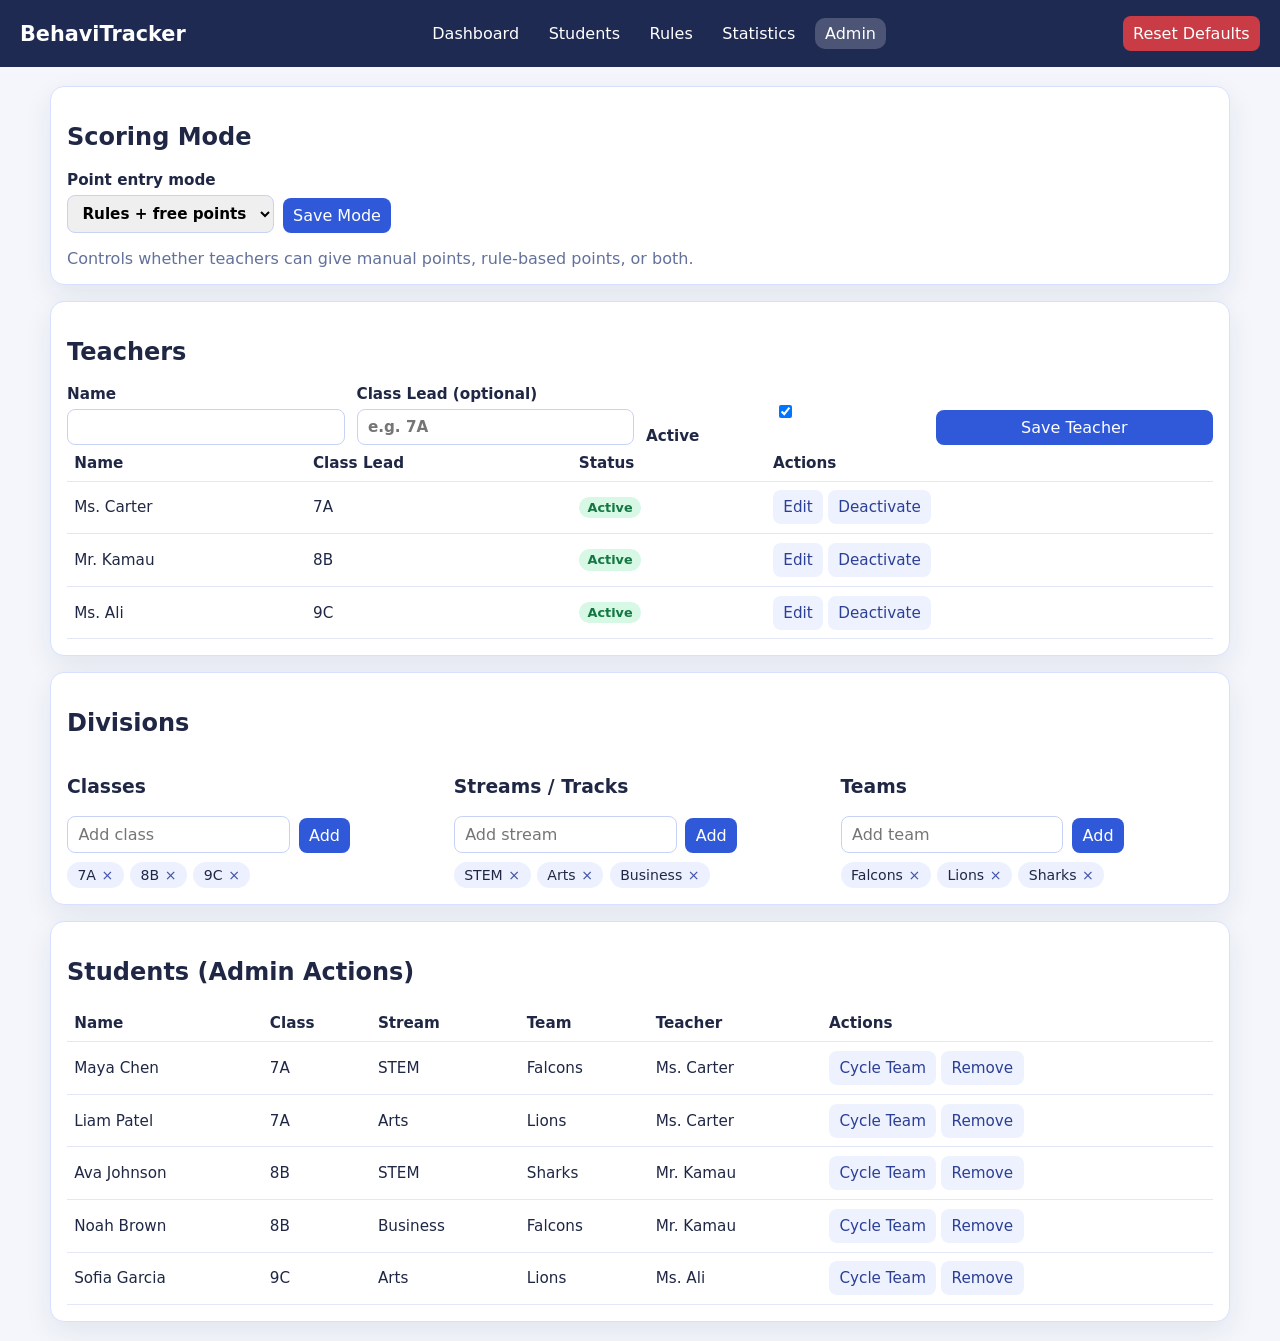
==== admin.html @ 72055967 "Add admin hub, teacher student management, and richer stats" ====
<!DOCTYPE html>
<html lang="en">
<head>
  <meta charset="UTF-8" />
  <meta name="viewport" content="width=device-width, initial-scale=1.0" />
  <title>BehaviTracker | Admin</title>
  <link rel="stylesheet" href="style.css" />
</head>
<body data-page="admin">
  <header class="topbar">
    <h1>BehaviTracker</h1>
    <nav>
      <a href="index.html">Dashboard</a>
      <a href="students.html">Students</a>
      <a href="rules.html">Rules</a>
      <a href="stats.html">Statistics</a>
      <a class="active" href="admin.html">Admin</a>
    </nav>
    <button id="reset-data" class="danger" type="button">Reset Defaults</button>
  </header>

  <main class="container">
    <section class="card">
      <h2>Scoring Mode</h2>
      <form id="mode-form" class="inline-form">
        <label>Point entry mode
          <select id="point-mode">
            <option value="free">Free points only</option>
            <option value="rules">Rules only</option>
            <option value="both">Rules + free points</option>
          </select>
        </label>
        <button type="submit">Save Mode</button>
      </form>
      <p class="note">Controls whether teachers can give manual points, rule-based points, or both.</p>
    </section>

    <section class="card">
      <h2>Teachers</h2>
      <form id="teacher-form" class="grid-form">
        <input id="teacher-id" type="hidden" />
        <label>Name
          <input id="teacher-name" type="text" required />
        </label>
        <label>Class Lead (optional)
          <input id="teacher-class" type="text" placeholder="e.g. 7A" />
        </label>
        <label>
          <input id="teacher-active" type="checkbox" checked /> Active
        </label>
        <button type="submit">Save Teacher</button>
      </form>
      <table>
        <thead><tr><th>Name</th><th>Class Lead</th><th>Status</th><th>Actions</th></tr></thead>
        <tbody id="teachers-table-body"></tbody>
      </table>
    </section>

    <section class="card">
      <h2>Divisions</h2>
      <div class="three-col">
        <div>
          <h3>Classes</h3>
          <form id="class-form" class="inline-form"><input id="class-input" type="text" placeholder="Add class" required /><button type="submit">Add</button></form>
          <ul id="class-list" class="chip-list"></ul>
        </div>
        <div>
          <h3>Streams / Tracks</h3>
          <form id="stream-form" class="inline-form"><input id="stream-input" type="text" placeholder="Add stream" required /><button type="submit">Add</button></form>
          <ul id="stream-list" class="chip-list"></ul>
        </div>
        <div>
          <h3>Teams</h3>
          <form id="team-form" class="inline-form"><input id="team-input" type="text" placeholder="Add team" required /><button type="submit">Add</button></form>
          <ul id="team-list" class="chip-list"></ul>
        </div>
      </div>
    </section>

    <section class="card">
      <h2>Students (Admin Actions)</h2>
      <table>
        <thead><tr><th>Name</th><th>Class</th><th>Stream</th><th>Team</th><th>Teacher</th><th>Actions</th></tr></thead>
        <tbody id="admin-students-body"></tbody>
      </table>
    </section>
  </main>

  <script src="main.js"></script>
</body>
</html>
---- style.css ----
:root {
  --bg: #f4f6fb;
  --card: #ffffff;
  --text: #1f2745;
  --accent: #2f59d9;
  --border: #d8e0ff;
  --danger: #c93c45;
  --muted: #63719b;
  font-family: Inter, system-ui, -apple-system, Segoe UI, Roboto, sans-serif;
}

* { box-sizing: border-box; }
body { margin: 0; background: var(--bg); color: var(--text); }

.topbar {
  display: flex;
  gap: 1rem;
  align-items: center;
  justify-content: space-between;
  padding: 1rem 1.25rem;
  background: #1f2a52;
  color: #fff;
  flex-wrap: wrap;
}
.topbar h1 { margin: 0; font-size: 1.3rem; }
nav { display: flex; gap: .55rem; flex-wrap: wrap; }
nav a {
  color: #fff;
  text-decoration: none;
  padding: .35rem .65rem;
  border-radius: 10px;
}
nav a.active, nav a:hover { background: rgba(255, 255, 255, .2); }

.container {
  width: min(1180px, 94vw);
  margin: 1.2rem auto;
  display: grid;
  gap: 1rem;
}
.two-col { grid-template-columns: repeat(auto-fit, minmax(330px, 1fr)); }
.three-col { display: grid; grid-template-columns: repeat(auto-fit, minmax(220px, 1fr)); gap: .9rem; }
.charts { grid-template-columns: repeat(auto-fit, minmax(300px, 1fr)); }

.card {
  background: var(--card);
  border: 1px solid var(--border);
  border-radius: 14px;
  padding: 1rem;
  box-shadow: 0 10px 28px rgba(24, 40, 94, .08);
}

.filters { display: flex; flex-wrap: wrap; gap: .75rem; margin-bottom: .8rem; }
label { display: grid; gap: .35rem; font-weight: 600; font-size: .95rem; }

input, select, button {
  font: inherit;
  border-radius: 8px;
  border: 1px solid #c7d2f7;
  padding: .5rem .65rem;
}
button {
  background: var(--accent);
  color: #fff;
  border: none;
  cursor: pointer;
}
button.danger { background: var(--danger); }
.link-btn {
  background: none;
  color: inherit;
  border: none;
  padding: 0;
  font-weight: 700;
}
.btn-ghost {
  background: #eef2ff;
  color: #2b3f95;
  margin-right: .3rem;
}

.grid-form {
  display: grid;
  grid-template-columns: repeat(auto-fit, minmax(220px, 1fr));
  gap: .75rem;
  align-items: end;
}
.inline-form {
  display: flex;
  gap: .55rem;
  align-items: end;
  flex-wrap: wrap;
}
.full-width { grid-column: 1 / -1; }

table {
  width: 100%;
  border-collapse: collapse;
  font-size: .95rem;
}
th, td {
  border-bottom: 1px solid #e3e7f8;
  text-align: left;
  padding: .55rem .45rem;
}

.badge {
  display: inline-block;
  border-radius: 999px;
  padding: .2rem .55rem;
  font-size: .8rem;
  font-weight: 700;
}
.badge.excellent { background: #d7f8e5; color: #137742; }
.badge.watch { background: #fff2ce; color: #996100; }
.badge.risk { background: #ffd9dd; color: #9d1f2c; }
.badge.achievement { background: #e5e8ff; color: #1f3ca6; margin: 0 .4rem .4rem 0; }

.summary {
  margin: .7rem 0;
  padding: .7rem;
  border: 1px solid #e3e7f8;
  border-radius: 10px;
  background: #fafbff;
}
.badge-wrap { margin-bottom: .8rem; }

.history-list {
  margin: 0;
  padding-left: 1.1rem;
  display: grid;
  gap: .4rem;
}
.merit { color: #14673b; }
.demerit { color: #9e1f2b; }
.note { color: var(--muted); margin-bottom: 0; }

.chip-list {
  list-style: none;
  padding: 0;
  margin: .6rem 0 0;
  display: flex;
  flex-wrap: wrap;
  gap: .4rem;
}
.chip-list li {
  background: #edf1ff;
  border-radius: 999px;
  padding: .3rem .65rem;
  font-size: .88rem;
}
.chip-list li button {
  background: transparent;
  color: #4055a8;
  margin-left: .35rem;
  padding: 0;
}

@media (max-width: 700px) {
  .topbar { align-items: flex-start; }
  table { font-size: .86rem; }
}
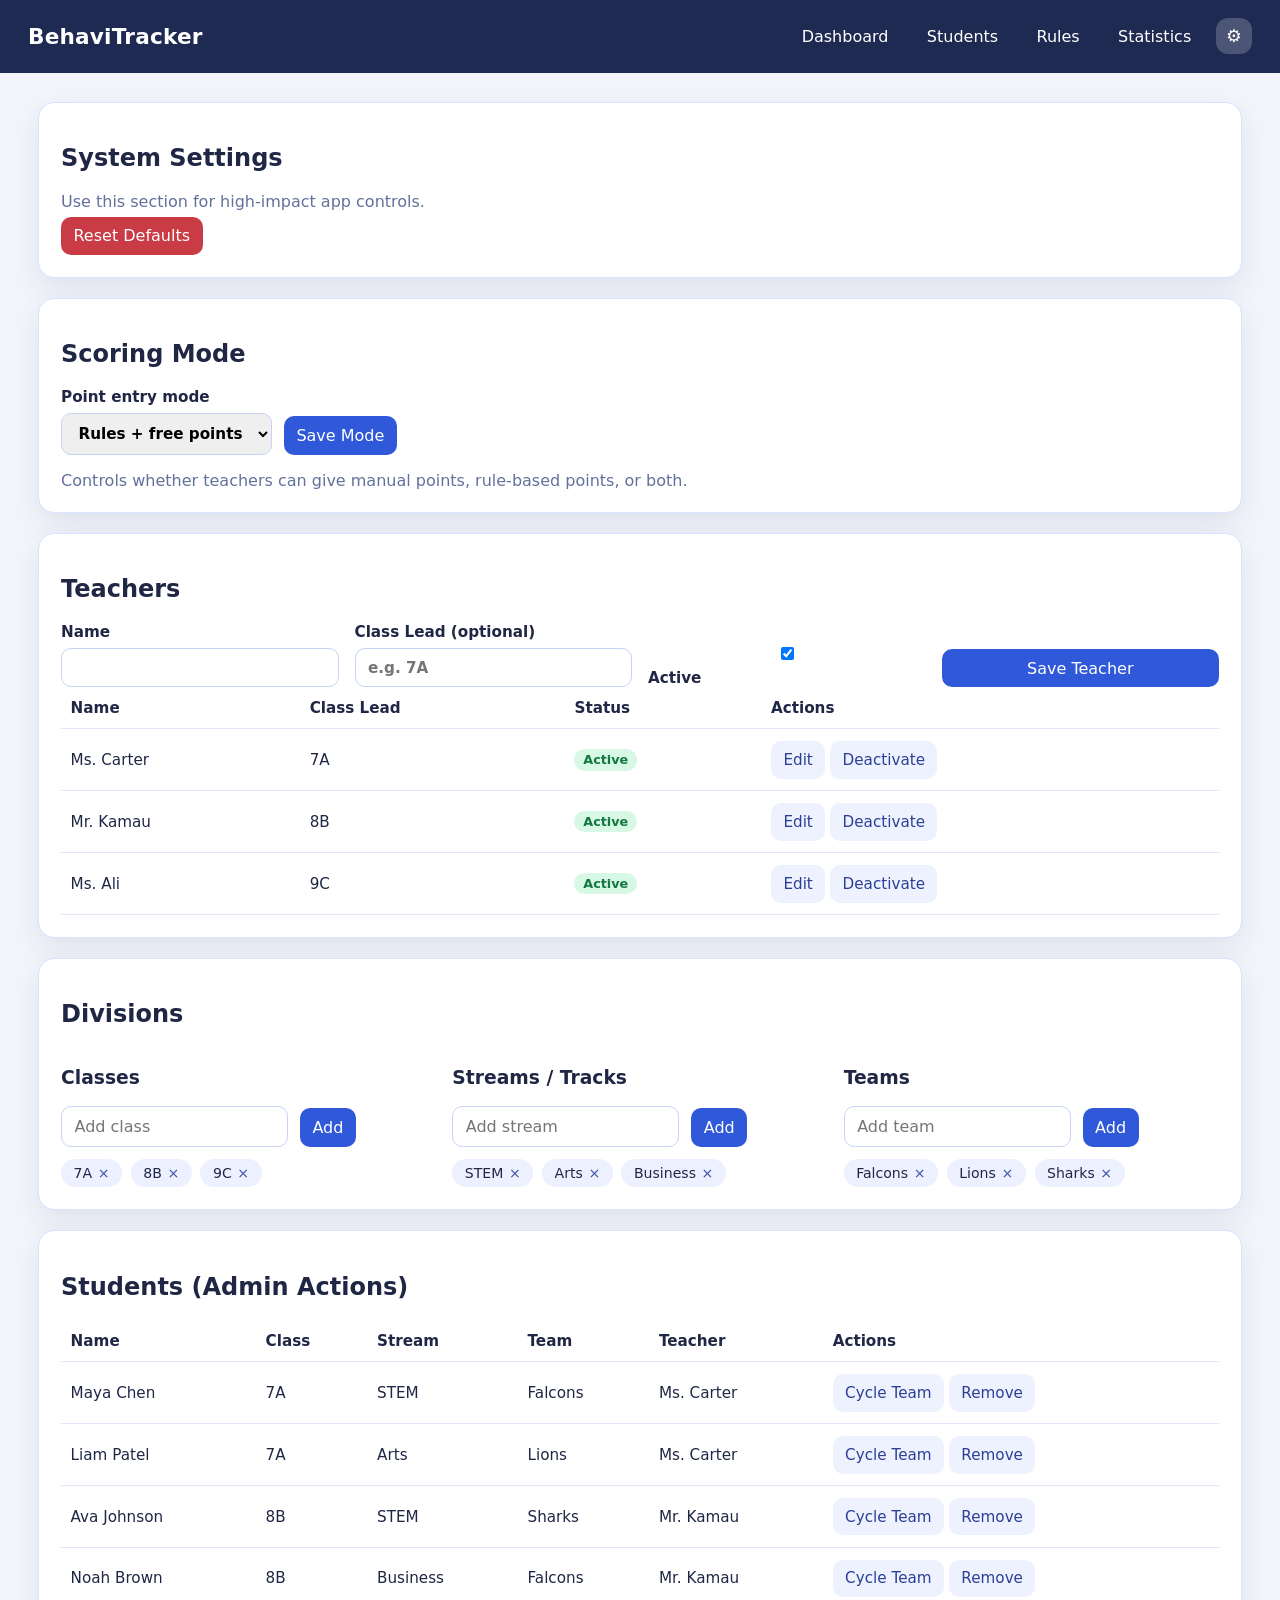
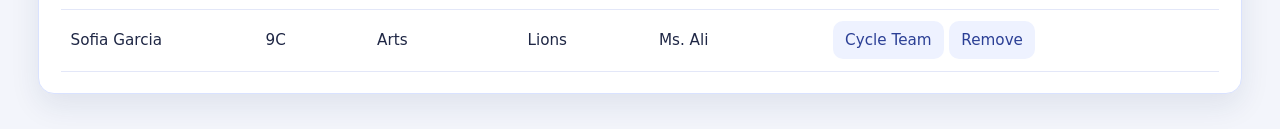
==== commit 89e8e416: "Make layout more spacious and move reset into admin settings" ====
--- a/admin.html
+++ b/admin.html
@@ -14,12 +14,17 @@
       <a href="students.html">Students</a>
       <a href="rules.html">Rules</a>
       <a href="stats.html">Statistics</a>
-      <a class="active" href="admin.html">Admin</a>
+      <a class="settings-link active" href="admin.html" aria-label="Settings">⚙️</a>
     </nav>
-    <button id="reset-data" class="danger" type="button">Reset Defaults</button>
   </header>
 
   <main class="container">
+    <section class="card settings-card">
+      <h2>System Settings</h2>
+      <p class="note">Use this section for high-impact app controls.</p>
+      <button id="reset-data" class="danger" type="button">Reset Defaults</button>
+    </section>
+
     <section class="card">
       <h2>Scoring Mode</h2>
       <form id="mode-form" class="inline-form">
--- a/style.css
+++ b/style.css
@@ -1,9 +1,9 @@
 :root {
-  --bg: #f4f6fb;
+  --bg: #f3f5fb;
   --card: #ffffff;
   --text: #1f2745;
   --accent: #2f59d9;
-  --border: #d8e0ff;
+  --border: #d9e2ff;
   --danger: #c93c45;
   --muted: #63719b;
   font-family: Inter, system-ui, -apple-system, Segoe UI, Roboto, sans-serif;
@@ -14,50 +14,64 @@
 
 .topbar {
   display: flex;
-  gap: 1rem;
+  gap: 1.25rem;
   align-items: center;
   justify-content: space-between;
-  padding: 1rem 1.25rem;
+  padding: 1.15rem 1.75rem;
   background: #1f2a52;
   color: #fff;
   flex-wrap: wrap;
 }
-.topbar h1 { margin: 0; font-size: 1.3rem; }
-nav { display: flex; gap: .55rem; flex-wrap: wrap; }
+.topbar h1 { margin: 0; font-size: 1.35rem; letter-spacing: .2px; }
+nav { display: flex; gap: .7rem; flex-wrap: wrap; align-items: center; }
 nav a {
   color: #fff;
   text-decoration: none;
-  padding: .35rem .65rem;
-  border-radius: 10px;
+  padding: .45rem .85rem;
+  border-radius: 12px;
 }
 nav a.active, nav a:hover { background: rgba(255, 255, 255, .2); }
 
+.settings-link {
+  width: 2.25rem;
+  height: 2.25rem;
+  display: inline-flex;
+  align-items: center;
+  justify-content: center;
+  font-size: 1.1rem;
+  line-height: 1;
+}
+
+.settings-card .danger {
+  margin-top: .35rem;
+}
+
 .container {
-  width: min(1180px, 94vw);
-  margin: 1.2rem auto;
+  width: min(1220px, 94vw);
+  margin: 1.8rem auto 2.2rem;
   display: grid;
-  gap: 1rem;
+  gap: 1.25rem;
 }
 .two-col { grid-template-columns: repeat(auto-fit, minmax(330px, 1fr)); }
-.three-col { display: grid; grid-template-columns: repeat(auto-fit, minmax(220px, 1fr)); gap: .9rem; }
-.charts { grid-template-columns: repeat(auto-fit, minmax(300px, 1fr)); }
+.three-col { display: grid; grid-template-columns: repeat(auto-fit, minmax(240px, 1fr)); gap: 1rem; }
+.charts { grid-template-columns: repeat(auto-fit, minmax(320px, 1fr)); }
 
 .card {
   background: var(--card);
   border: 1px solid var(--border);
-  border-radius: 14px;
-  padding: 1rem;
-  box-shadow: 0 10px 28px rgba(24, 40, 94, .08);
+  border-radius: 16px;
+  padding: 1.35rem;
+  box-shadow: 0 12px 30px rgba(24, 40, 94, .09);
 }
 
-.filters { display: flex; flex-wrap: wrap; gap: .75rem; margin-bottom: .8rem; }
-label { display: grid; gap: .35rem; font-weight: 600; font-size: .95rem; }
+.filters { display: flex; flex-wrap: wrap; gap: 1rem; margin-bottom: 1.1rem; }
+label { display: grid; gap: .42rem; font-weight: 600; font-size: .95rem; }
 
 input, select, button {
   font: inherit;
-  border-radius: 8px;
+  border-radius: 10px;
   border: 1px solid #c7d2f7;
-  padding: .5rem .65rem;
+  padding: .62rem .78rem;
 }
 button {
   background: var(--accent);
@@ -81,13 +95,13 @@
 
 .grid-form {
   display: grid;
-  grid-template-columns: repeat(auto-fit, minmax(220px, 1fr));
-  gap: .75rem;
+  grid-template-columns: repeat(auto-fit, minmax(240px, 1fr));
+  gap: 1rem;
   align-items: end;
 }
 .inline-form {
   display: flex;
-  gap: .55rem;
+  gap: .75rem;
   align-items: end;
   flex-wrap: wrap;
 }
@@ -101,7 +115,7 @@
 th, td {
   border-bottom: 1px solid #e3e7f8;
   text-align: left;
-  padding: .55rem .45rem;
+  padding: .72rem .6rem;
 }
 
 .badge {
@@ -117,10 +131,10 @@
 .badge.achievement { background: #e5e8ff; color: #1f3ca6; margin: 0 .4rem .4rem 0; }
 
 .summary {
-  margin: .7rem 0;
-  padding: .7rem;
+  margin: .9rem 0 1rem;
+  padding: .95rem;
   border: 1px solid #e3e7f8;
-  border-radius: 10px;
+  border-radius: 12px;
   background: #fafbff;
 }
 .badge-wrap { margin-bottom: .8rem; }
@@ -129,7 +143,7 @@
   margin: 0;
   padding-left: 1.1rem;
   display: grid;
-  gap: .4rem;
+  gap: .55rem;
 }
 .merit { color: #14673b; }
 .demerit { color: #9e1f2b; }
@@ -138,15 +152,15 @@
 .chip-list {
   list-style: none;
   padding: 0;
-  margin: .6rem 0 0;
+  margin: .75rem 0 0;
   display: flex;
   flex-wrap: wrap;
-  gap: .4rem;
+  gap: .55rem;
 }
 .chip-list li {
   background: #edf1ff;
   border-radius: 999px;
-  padding: .3rem .65rem;
+  padding: .38rem .78rem;
   font-size: .88rem;
 }
 .chip-list li button {
@@ -157,6 +171,6 @@
 }
 
 @media (max-width: 700px) {
-  .topbar { align-items: flex-start; }
+  .topbar { align-items: flex-start; padding: 1rem 1rem; }
   table { font-size: .86rem; }
 }
